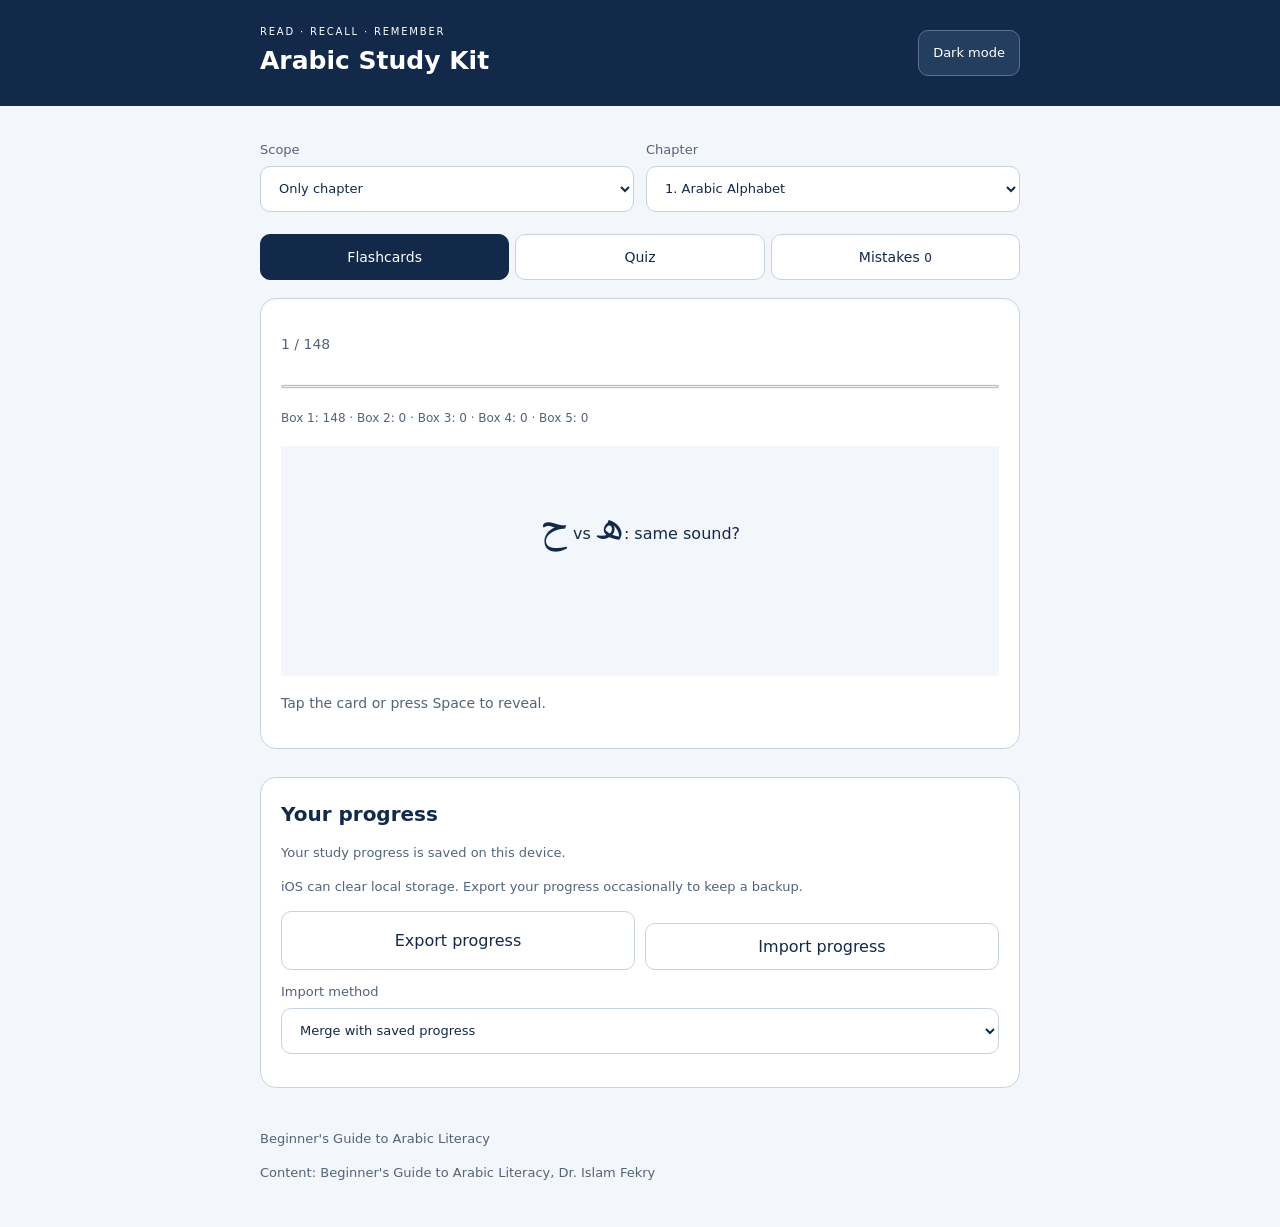
==== app/index.html @ 66eb3bda "Publish app and course content" ====
<!doctype html>
<html lang="en" dir="ltr">
<head>
  <meta charset="utf-8"><meta name="viewport" content="width=device-width, initial-scale=1">
  <meta name="theme-color" content="#12294a">
  <meta name="apple-mobile-web-app-capable" content="yes">
  <meta name="apple-mobile-web-app-status-bar-style" content="black-translucent">
  <meta name="apple-mobile-web-app-title" content="Arabic Study Kit">
  <title>Arabic Study Kit</title>
  <link rel="manifest" href="manifest.webmanifest"><link rel="apple-touch-icon" href="icons/apple-touch-icon.png">
  <link rel="stylesheet" href="style.css">
  <script type="module" src="js/app.js"></script>
</head>
<body>
<header><div class="wrap heading"><div><p class="eyebrow">READ · RECALL · REMEMBER</p><h1>Arabic Study Kit</h1></div><button id="theme" aria-label="Toggle dark mode">Dark mode</button></div></header>
<main class="wrap">
  <section class="settings" aria-label="Study selection">
    <label id="course-label">Course<select id="course"></select></label>
    <div class="scope"><label>Scope<select id="scope"><option value="single">Only chapter</option><option value="cumulative">Chapters 1–N</option></select></label><label>Chapter<select id="chapter"></select></label></div>
  </section>
  <p id="loading" role="status">Loading your course…</p><div id="errors" role="status"></div>
  <nav aria-label="Study modes"><button data-mode="cards" aria-pressed="true">Flashcards</button><button data-mode="quiz" aria-pressed="false">Quiz</button><button data-mode="mistakes" aria-pressed="false">Mistakes <span id="mistake-count">0</span></button></nav>
  <section id="study" aria-label="Study area"></section>
  <section class="backup"><h2>Your progress</h2><p id="history"></p><p>iOS can clear local storage. Export your progress occasionally to keep a backup.</p><div class="actions"><button id="export">Export progress</button><label class="button" for="import">Import progress</label><input id="import" type="file" accept="application/json,.json" hidden></div><label>Import method<select id="import-method"><option value="merge">Merge with saved progress</option><option value="replace">Replace saved progress</option></select></label><p id="backup-status" role="status"></p></section>
</main>
<footer class="wrap"><p id="course-title"></p><p>Content: Beginner's Guide to Arabic Literacy, Dr. Islam Fekry</p><p id="offline-status" role="status"></p></footer>
</body></html>
---- app/style.css ----
@font-face{font-family:Naskh;src:url('fonts/NotoNaskhArabic.ttf') format('truetype');font-display:swap}
:root{color-scheme:light;--bg:#f3f6fa;--panel:#fff;--ink:#12294a;--muted:#52647a;--line:#c7d2df;--accent:#096d69;--soft:#e0f2ee;--bad:#a52b33;--badbg:#fff0f0;--good:#19643d;--goodbg:#e7f6ed}
@media(prefers-color-scheme:dark){:root:not([data-theme=light]){color-scheme:dark;--bg:#0b1728;--panel:#14273d;--ink:#edf4ff;--muted:#b8c8dc;--line:#456079;--accent:#8ae0d3;--soft:#1d4947;--bad:#ffb4b7;--badbg:#49282e;--good:#a3eac1;--goodbg:#203f33}}
:root[data-theme=dark]{color-scheme:dark;--bg:#0b1728;--panel:#14273d;--ink:#edf4ff;--muted:#b8c8dc;--line:#456079;--accent:#8ae0d3;--soft:#1d4947;--bad:#ffb4b7;--badbg:#49282e;--good:#a3eac1;--goodbg:#203f33}
*{box-sizing:border-box}body{margin:0;background:var(--bg);color:var(--ink);font:16px/1.6 system-ui,sans-serif}header{background:#12294a;color:#fff}.wrap{width:min(100% - 32px,760px);margin:auto}.heading{padding:24px 0;display:flex;align-items:center;justify-content:space-between;gap:12px}h1{font-size:25px;line-height:1.2;margin:6px 0}h2{font-size:20px;margin:0 0 12px}.eyebrow{font-size:10px;letter-spacing:1.8px;margin:0}.heading button{background:#243e60;color:white;border-color:#56708e;font-size:13px;flex-shrink:0}main{padding-top:22px}button,.button,select{font:inherit;min-height:46px;border:1px solid var(--line);border-radius:10px;background:var(--panel);color:var(--ink);padding:10px 14px}button,.button{cursor:pointer}button:hover,.button:hover{border-color:var(--accent)}button:focus-visible,select:focus-visible,.button:focus-visible{outline:3px solid var(--accent);outline-offset:3px}button:disabled{cursor:default;opacity:.8}label{display:block;font-size:13px;color:var(--muted)}select{display:block;width:100%;margin-top:5px;min-width:0;text-overflow:ellipsis}p{overflow-wrap:anywhere}.scope{display:grid;grid-template-columns:1fr 1fr;gap:12px;margin-top:12px}.scope>*{min-width:0}nav{display:flex;gap:6px;margin:22px 0 18px}nav button{flex:1;padding:9px 5px;font-size:14px}nav button[aria-pressed=true]{background:var(--ink);color:var(--panel);border-color:var(--ink)}#mistake-count{font-size:12px}#study,.backup{background:var(--panel);border:1px solid var(--line);border-radius:16px;padding:20px;margin:16px 0}.subtle,.meta{color:var(--muted);font-size:14px}.card-face{display:block;width:100%;min-height:230px;text-align:center;border:0;background:var(--bg);padding:28px 14px;margin:16px 0}.card-face [lang=ar]{font-size:44px}.card-face p{margin:12px 0}[lang=ar]{font-family:Naskh,serif;font-size:28px;line-height:2;unicode-bidi:isolate;white-space:normal}.quiz-prompt [lang=ar],.option [lang=ar]{font-size:32px}.actions{display:flex;gap:10px;flex-wrap:wrap}.actions>*{flex:1;text-align:center}.primary{background:var(--ink);color:var(--panel)}.again{border-color:var(--bad);color:var(--bad)}.good{border-color:var(--good);color:var(--good)}.options{display:grid;gap:10px;margin:18px 0}.option{text-align:left;width:100%}.correct{border:2px solid var(--good);background:var(--goodbg);color:var(--good)}.incorrect{border:2px solid var(--bad);background:var(--badbg);color:var(--bad)}.feedback{padding:14px;border-radius:10px;background:var(--soft);margin-bottom:16px}.boxes{font-size:12px;line-height:1.9;color:var(--muted)}.speak{font-size:13px;min-height:44px;margin:4px}.backup{margin-top:28px}.backup p,footer{font-size:13px;color:var(--muted)}.backup label{margin-top:12px}footer{padding:12px 0 30px}#errors p{border-left:3px solid var(--bad);padding:10px;background:var(--badbg);font-size:13px}#loading:empty{display:none}li{margin-bottom:14px}progress{width:100%;height:7px;accent-color:var(--accent)}[hidden]{display:none!important}@media(max-width:350px){.heading{display:block}.heading button{margin-top:12px}nav{flex-wrap:wrap}}
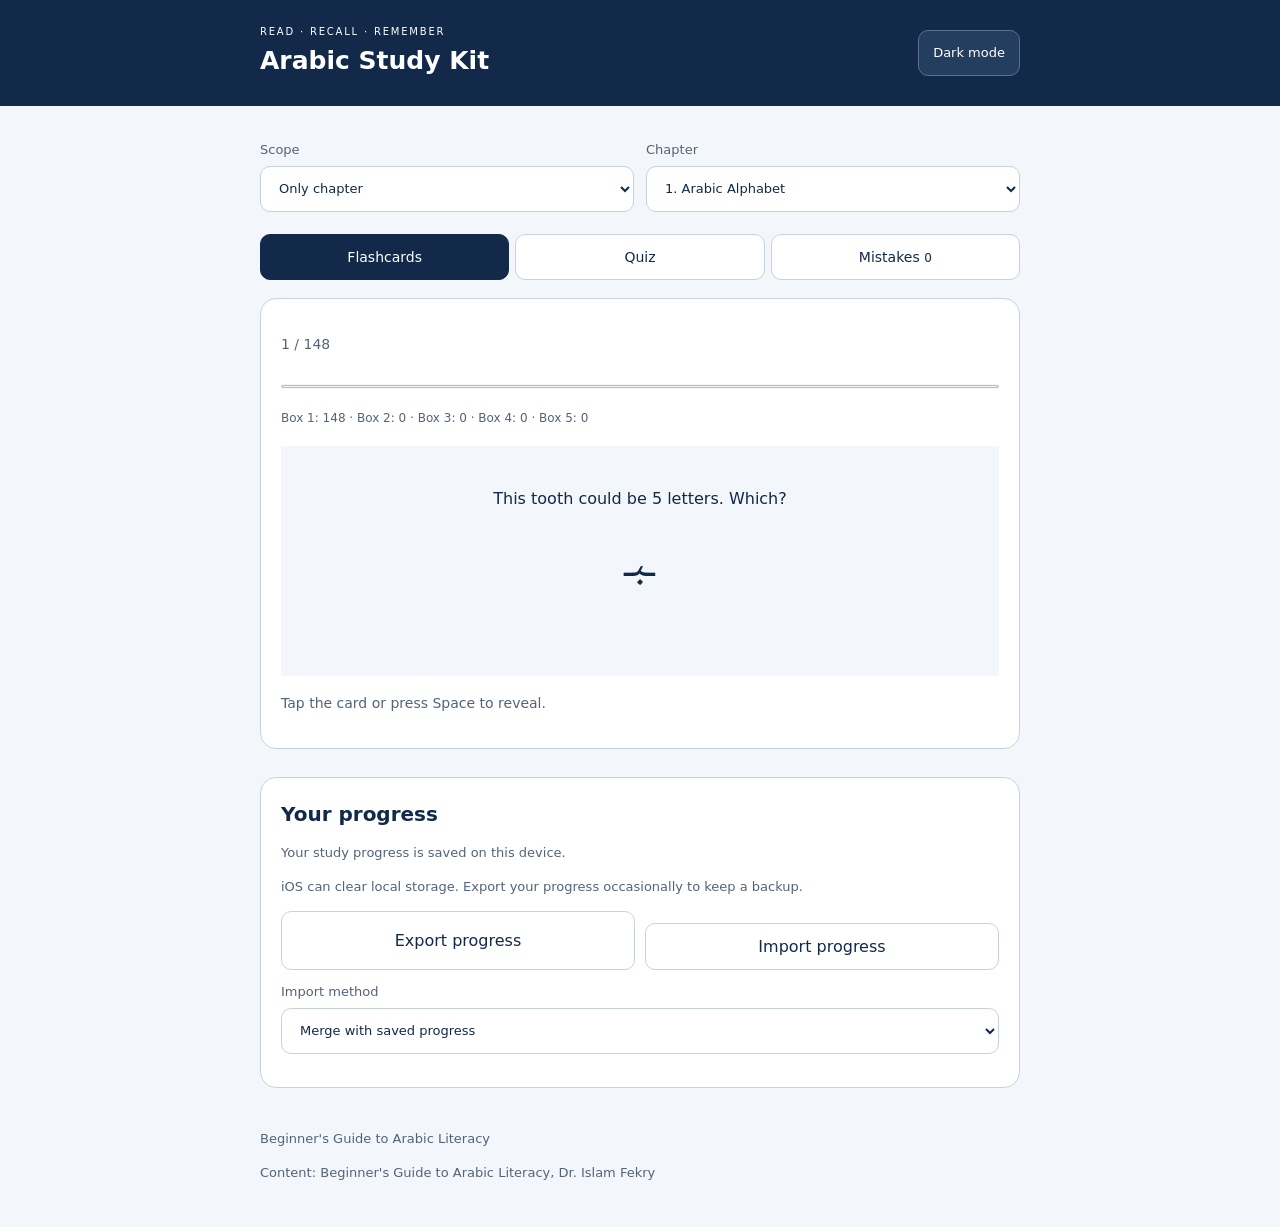
==== commit 925c8855: "Publish app and course content" ====
--- a/app/index.html
+++ b/app/index.html
@@ -16,7 +16,7 @@
 <main class="wrap">
   <section class="settings" aria-label="Study selection">
     <label id="course-label">Course<select id="course"></select></label>
-    <div class="scope"><label>Scope<select id="scope"><option value="single">Only chapter</option><option value="cumulative">Chapters 1–N</option></select></label><label>Chapter<select id="chapter"></select></label></div>
+    <div class="scope"><label>Scope<select id="scope"><option value="single">Only chapter</option><option value="range">Chapter range</option></select></label><div class="chapter-selects"><label id="from-label" hidden><span id="from-text">From</span><select id="from" aria-labelledby="from-text"></select></label><label><span id="chapter-label">Chapter</span><select id="chapter" aria-labelledby="chapter-label"></select></label></div></div>
   </section>
   <p id="loading" role="status">Loading your course…</p><div id="errors" role="status"></div>
   <nav aria-label="Study modes"><button data-mode="cards" aria-pressed="true">Flashcards</button><button data-mode="quiz" aria-pressed="false">Quiz</button><button data-mode="mistakes" aria-pressed="false">Mistakes <span id="mistake-count">0</span></button></nav>
--- a/app/style.css
+++ b/app/style.css
@@ -3,3 +3,5 @@
 @media(prefers-color-scheme:dark){:root:not([data-theme=light]){color-scheme:dark;--bg:#0b1728;--panel:#14273d;--ink:#edf4ff;--muted:#b8c8dc;--line:#456079;--accent:#8ae0d3;--soft:#1d4947;--bad:#ffb4b7;--badbg:#49282e;--good:#a3eac1;--goodbg:#203f33}}
 :root[data-theme=dark]{color-scheme:dark;--bg:#0b1728;--panel:#14273d;--ink:#edf4ff;--muted:#b8c8dc;--line:#456079;--accent:#8ae0d3;--soft:#1d4947;--bad:#ffb4b7;--badbg:#49282e;--good:#a3eac1;--goodbg:#203f33}
 *{box-sizing:border-box}body{margin:0;background:var(--bg);color:var(--ink);font:16px/1.6 system-ui,sans-serif}header{background:#12294a;color:#fff}.wrap{width:min(100% - 32px,760px);margin:auto}.heading{padding:24px 0;display:flex;align-items:center;justify-content:space-between;gap:12px}h1{font-size:25px;line-height:1.2;margin:6px 0}h2{font-size:20px;margin:0 0 12px}.eyebrow{font-size:10px;letter-spacing:1.8px;margin:0}.heading button{background:#243e60;color:white;border-color:#56708e;font-size:13px;flex-shrink:0}main{padding-top:22px}button,.button,select{font:inherit;min-height:46px;border:1px solid var(--line);border-radius:10px;background:var(--panel);color:var(--ink);padding:10px 14px}button,.button{cursor:pointer}button:hover,.button:hover{border-color:var(--accent)}button:focus-visible,select:focus-visible,.button:focus-visible{outline:3px solid var(--accent);outline-offset:3px}button:disabled{cursor:default;opacity:.8}label{display:block;font-size:13px;color:var(--muted)}select{display:block;width:100%;margin-top:5px;min-width:0;text-overflow:ellipsis}p{overflow-wrap:anywhere}.scope{display:grid;grid-template-columns:1fr 1fr;gap:12px;margin-top:12px}.scope>*{min-width:0}nav{display:flex;gap:6px;margin:22px 0 18px}nav button{flex:1;padding:9px 5px;font-size:14px}nav button[aria-pressed=true]{background:var(--ink);color:var(--panel);border-color:var(--ink)}#mistake-count{font-size:12px}#study,.backup{background:var(--panel);border:1px solid var(--line);border-radius:16px;padding:20px;margin:16px 0}.subtle,.meta{color:var(--muted);font-size:14px}.card-face{display:block;width:100%;min-height:230px;text-align:center;border:0;background:var(--bg);padding:28px 14px;margin:16px 0}.card-face [lang=ar]{font-size:44px}.card-face p{margin:12px 0}[lang=ar]{font-family:Naskh,serif;font-size:28px;line-height:2;unicode-bidi:isolate;white-space:normal}.quiz-prompt [lang=ar],.option [lang=ar]{font-size:32px}.actions{display:flex;gap:10px;flex-wrap:wrap}.actions>*{flex:1;text-align:center}.primary{background:var(--ink);color:var(--panel)}.again{border-color:var(--bad);color:var(--bad)}.good{border-color:var(--good);color:var(--good)}.options{display:grid;gap:10px;margin:18px 0}.option{text-align:left;width:100%}.correct{border:2px solid var(--good);background:var(--goodbg);color:var(--good)}.incorrect{border:2px solid var(--bad);background:var(--badbg);color:var(--bad)}.feedback{padding:14px;border-radius:10px;background:var(--soft);margin-bottom:16px}.boxes{font-size:12px;line-height:1.9;color:var(--muted)}.speak{font-size:13px;min-height:44px;margin:4px}.backup{margin-top:28px}.backup p,footer{font-size:13px;color:var(--muted)}.backup label{margin-top:12px}footer{padding:12px 0 30px}#errors p{border-left:3px solid var(--bad);padding:10px;background:var(--badbg);font-size:13px}#loading:empty{display:none}li{margin-bottom:14px}progress{width:100%;height:7px;accent-color:var(--accent)}[hidden]{display:none!important}@media(max-width:350px){.heading{display:block}.heading button{margin-top:12px}nav{flex-wrap:wrap}}
+
+.chapter-selects{display:grid;grid-template-columns:minmax(0,1fr);gap:12px;min-width:0}.chapter-selects:has(#from-label:not([hidden])){grid-template-columns:repeat(2,minmax(0,1fr))}.chapter-selects>*{min-width:0}.scope:has(#scope option[value=range]:checked){grid-template-columns:minmax(0,1fr)}
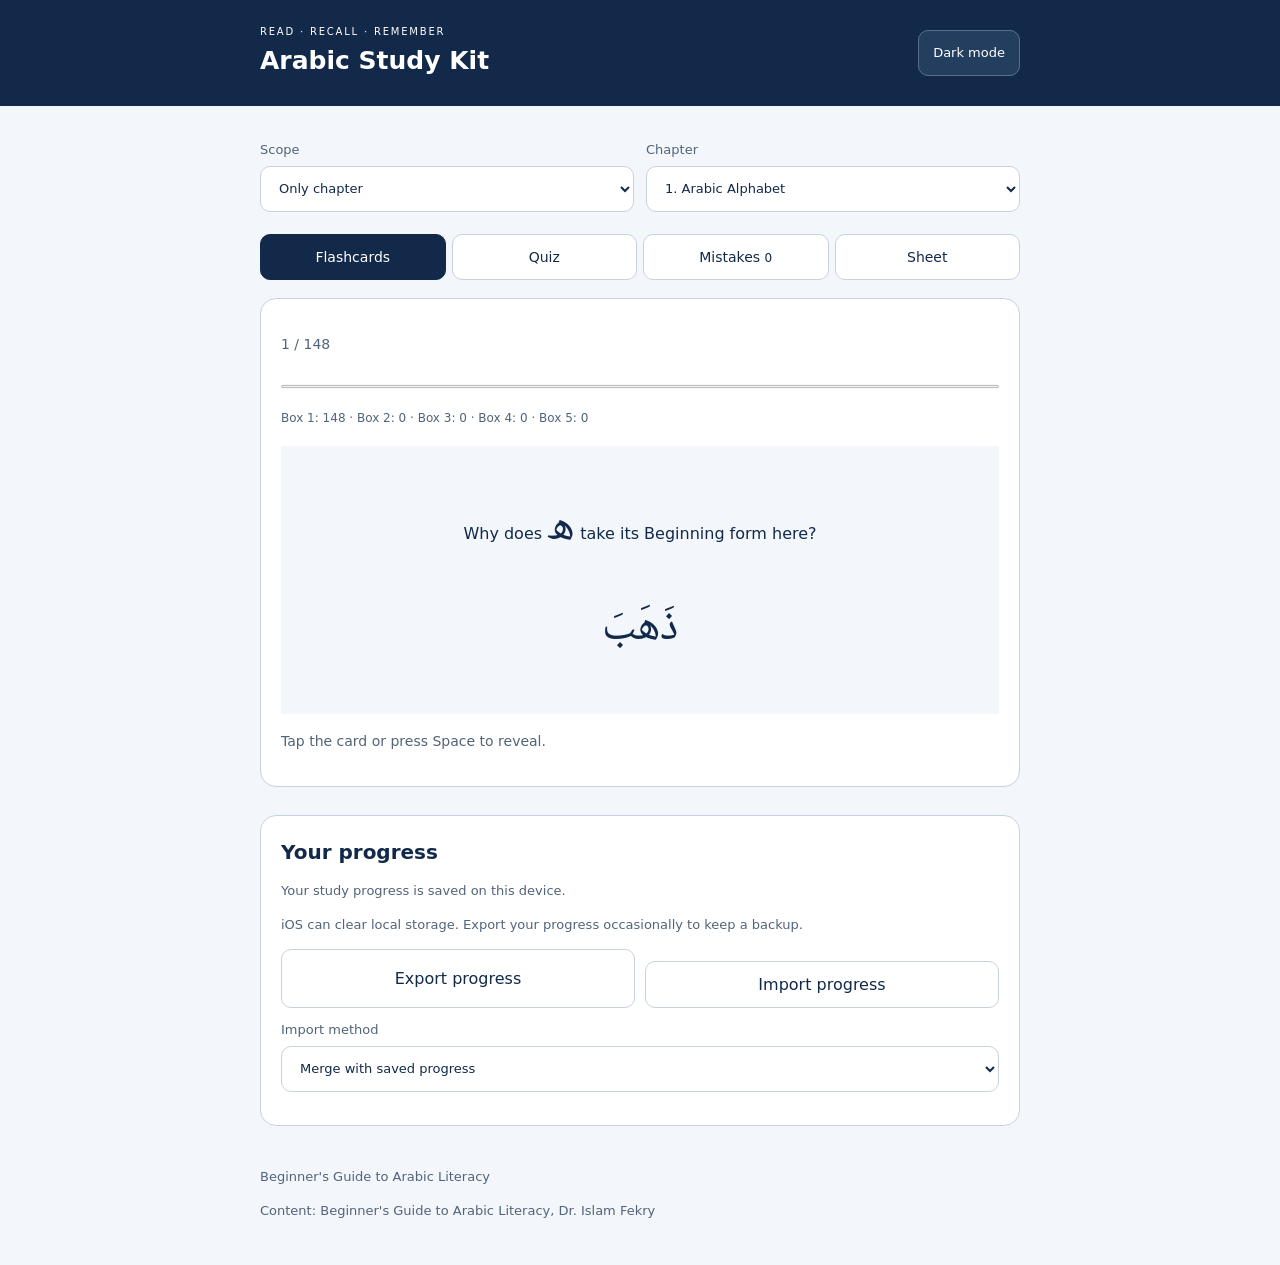
==== commit 9a647b88: "Publish app and course content" ====
--- a/app/index.html
+++ b/app/index.html
@@ -19,7 +19,7 @@
     <div class="scope"><label>Scope<select id="scope"><option value="single">Only chapter</option><option value="range">Chapter range</option></select></label><div class="chapter-selects"><label id="from-label" hidden><span id="from-text">From</span><select id="from" aria-labelledby="from-text"></select></label><label><span id="chapter-label">Chapter</span><select id="chapter" aria-labelledby="chapter-label"></select></label></div></div>
   </section>
   <p id="loading" role="status">Loading your course…</p><div id="errors" role="status"></div>
-  <nav aria-label="Study modes"><button data-mode="cards" aria-pressed="true">Flashcards</button><button data-mode="quiz" aria-pressed="false">Quiz</button><button data-mode="mistakes" aria-pressed="false">Mistakes <span id="mistake-count">0</span></button></nav>
+  <nav aria-label="Study modes"><button data-mode="cards" aria-pressed="true">Flashcards</button><button data-mode="quiz" aria-pressed="false">Quiz</button><button data-mode="mistakes" aria-pressed="false">Mistakes <span id="mistake-count">0</span></button><button data-mode="sheet" aria-pressed="false">Sheet</button></nav>
   <section id="study" aria-label="Study area"></section>
   <section class="backup"><h2>Your progress</h2><p id="history"></p><p>iOS can clear local storage. Export your progress occasionally to keep a backup.</p><div class="actions"><button id="export">Export progress</button><label class="button" for="import">Import progress</label><input id="import" type="file" accept="application/json,.json" hidden></div><label>Import method<select id="import-method"><option value="merge">Merge with saved progress</option><option value="replace">Replace saved progress</option></select></label><p id="backup-status" role="status"></p></section>
 </main>
--- a/app/style.css
+++ b/app/style.css
@@ -5,3 +5,9 @@
 *{box-sizing:border-box}body{margin:0;background:var(--bg);color:var(--ink);font:16px/1.6 system-ui,sans-serif}header{background:#12294a;color:#fff}.wrap{width:min(100% - 32px,760px);margin:auto}.heading{padding:24px 0;display:flex;align-items:center;justify-content:space-between;gap:12px}h1{font-size:25px;line-height:1.2;margin:6px 0}h2{font-size:20px;margin:0 0 12px}.eyebrow{font-size:10px;letter-spacing:1.8px;margin:0}.heading button{background:#243e60;color:white;border-color:#56708e;font-size:13px;flex-shrink:0}main{padding-top:22px}button,.button,select{font:inherit;min-height:46px;border:1px solid var(--line);border-radius:10px;background:var(--panel);color:var(--ink);padding:10px 14px}button,.button{cursor:pointer}button:hover,.button:hover{border-color:var(--accent)}button:focus-visible,select:focus-visible,.button:focus-visible{outline:3px solid var(--accent);outline-offset:3px}button:disabled{cursor:default;opacity:.8}label{display:block;font-size:13px;color:var(--muted)}select{display:block;width:100%;margin-top:5px;min-width:0;text-overflow:ellipsis}p{overflow-wrap:anywhere}.scope{display:grid;grid-template-columns:1fr 1fr;gap:12px;margin-top:12px}.scope>*{min-width:0}nav{display:flex;gap:6px;margin:22px 0 18px}nav button{flex:1;padding:9px 5px;font-size:14px}nav button[aria-pressed=true]{background:var(--ink);color:var(--panel);border-color:var(--ink)}#mistake-count{font-size:12px}#study,.backup{background:var(--panel);border:1px solid var(--line);border-radius:16px;padding:20px;margin:16px 0}.subtle,.meta{color:var(--muted);font-size:14px}.card-face{display:block;width:100%;min-height:230px;text-align:center;border:0;background:var(--bg);padding:28px 14px;margin:16px 0}.card-face [lang=ar]{font-size:44px}.card-face p{margin:12px 0}[lang=ar]{font-family:Naskh,serif;font-size:28px;line-height:2;unicode-bidi:isolate;white-space:normal}.quiz-prompt [lang=ar],.option [lang=ar]{font-size:32px}.actions{display:flex;gap:10px;flex-wrap:wrap}.actions>*{flex:1;text-align:center}.primary{background:var(--ink);color:var(--panel)}.again{border-color:var(--bad);color:var(--bad)}.good{border-color:var(--good);color:var(--good)}.options{display:grid;gap:10px;margin:18px 0}.option{text-align:left;width:100%}.correct{border:2px solid var(--good);background:var(--goodbg);color:var(--good)}.incorrect{border:2px solid var(--bad);background:var(--badbg);color:var(--bad)}.feedback{padding:14px;border-radius:10px;background:var(--soft);margin-bottom:16px}.boxes{font-size:12px;line-height:1.9;color:var(--muted)}.speak{font-size:13px;min-height:44px;margin:4px}.backup{margin-top:28px}.backup p,footer{font-size:13px;color:var(--muted)}.backup label{margin-top:12px}footer{padding:12px 0 30px}#errors p{border-left:3px solid var(--bad);padding:10px;background:var(--badbg);font-size:13px}#loading:empty{display:none}li{margin-bottom:14px}progress{width:100%;height:7px;accent-color:var(--accent)}[hidden]{display:none!important}@media(max-width:350px){.heading{display:block}.heading button{margin-top:12px}nav{flex-wrap:wrap}}
 
 .chapter-selects{display:grid;grid-template-columns:minmax(0,1fr);gap:12px;min-width:0}.chapter-selects:has(#from-label:not([hidden])){grid-template-columns:repeat(2,minmax(0,1fr))}.chapter-selects>*{min-width:0}.scope:has(#scope option[value=range]:checked){grid-template-columns:minmax(0,1fr)}
+nav button{min-width:0;overflow-wrap:anywhere}
+.sheet-chapters{display:flex;flex-wrap:wrap;gap:6px;margin-bottom:16px}.sheet-chapters button{min-width:46px}.sheet-chapters [aria-pressed=true]{background:var(--ink);color:var(--panel)}
+.sheet-page{display:block;width:100%;padding:0;margin:12px 0;border-radius:4px;overflow:hidden}.sheet-page img{display:block;width:100%;height:auto}
+.sheet-overlay{position:fixed;inset:0;width:100%;max-width:none;height:100%;height:100dvh;max-height:none;margin:0;padding:0;border:0;background:var(--bg);color:var(--ink);overflow:hidden}
+.sheet-overlay[open]{display:flex;flex-direction:column}.sheet-overlay::backdrop{background:#000b}.sheet-close{align-self:flex-end;flex-shrink:0;margin:12px;margin-top:max(12px,env(safe-area-inset-top));margin-right:max(12px,env(safe-area-inset-right))}
+.sheet-scroll{flex:1;min-height:0;overflow:auto;overscroll-behavior:contain;-webkit-overflow-scrolling:touch;touch-action:auto}.sheet-scroll img{display:block;max-width:none;height:auto}
